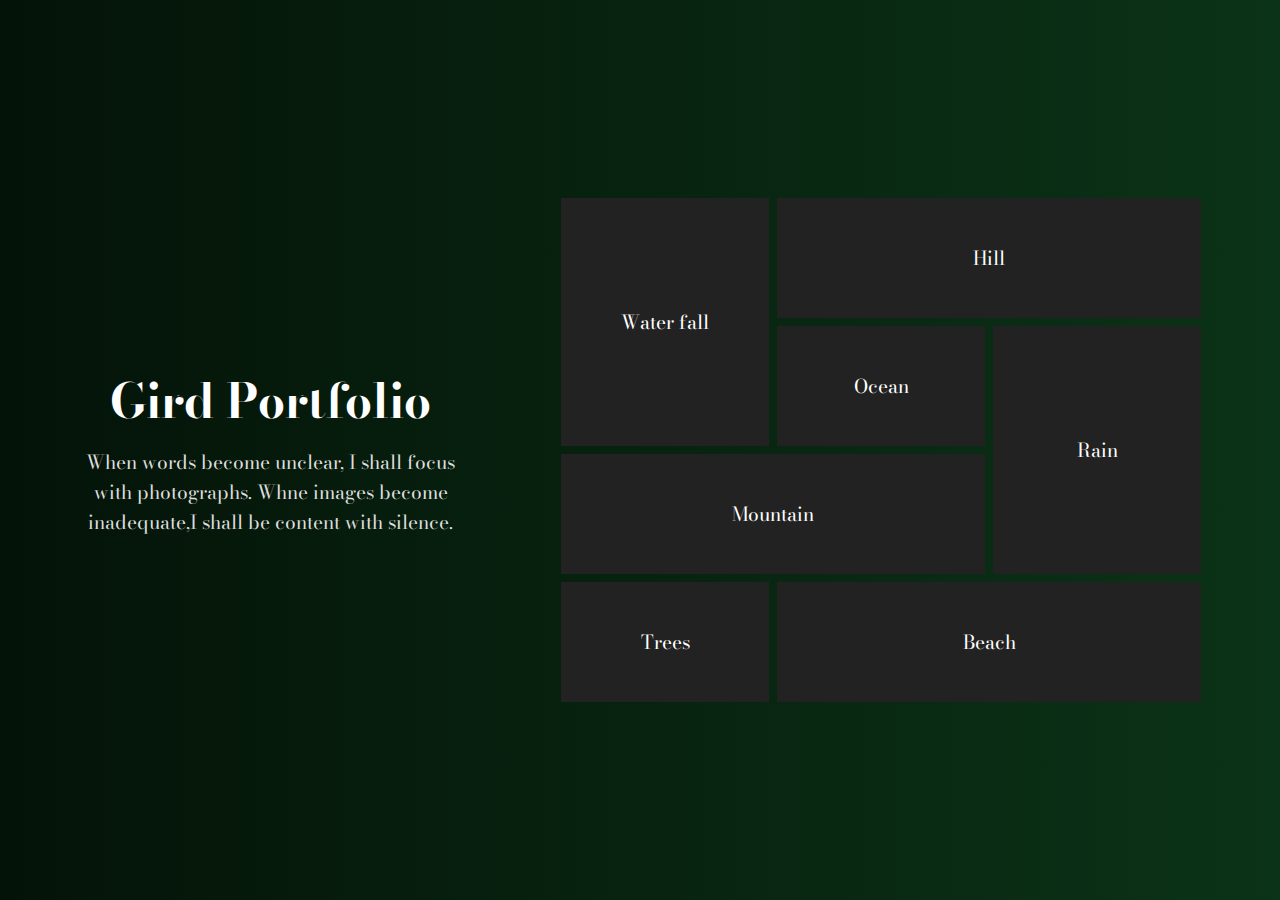
==== grid/index.html @ 4af6609b "gird work" ====
<!DOCTYPE html>
<html lang="en">
<head>
    <meta charset="UTF-8">
    <meta name="viewport" content="width=device-width, initial-scale=1.0">
    <title>Document</title>
    <link rel="stylesheet" href="style.css">
</head>
<body>
    
    <div class="container">
        <div class="left-text">
            <h2 class="heading">Gird Portfolio</h2>
            <p class="sub-heading">When words become unclear, I shall focus with photographs. Whne images become inadequate,I shall be content with silence.</p>

        </div>
        <div class="gallery">
            <div class="box row-2" style="background-image: url(https://images.unsplash.com/photo-1433086966358-54859d0ed716?w=500&auto=format&fit=crop&q=60&ixlib=rb-4.0.3&ixid=M3wxMjA3fDB8MHxzZWFyY2h8Mnx8bmF0dXJlfGVufDB8fDB8fHww);  ">Water fall</div>
            <div class="box col-2" style="background-image: url(https://images.unsplash.com/photo-1470071459604-3b5ec3a7fe05?q=80&w=1948&auto=format&fit=crop&ixlib=rb-4.0.3&ixid=M3wxMjA3fDB8MHxwaG90by1wYWdlfHx8fGVufDB8fHx8fA%3D%3D); ">Hill</div>
            <div class="box" style="background-image: url(https://images.unsplash.com/photo-1475113548554-5a36f1f523d6?w=500&auto=format&fit=crop&q=60&ixlib=rb-4.0.3&ixid=M3wxMjA3fDB8MHxzZWFyY2h8MTl8fG5hdHVyZXxlbnwwfHwwfHx8MA%3D%3D); ">Ocean</div>
            <div class="box row-2" style="background-image: url(https://images.unsplash.com/photo-1518173946687-a4c8892bbd9f?q=80&w=1974&auto=format&fit=crop&ixlib=rb-4.0.3&ixid=M3wxMjA3fDB8MHxwaG90by1wYWdlfHx8fGVufDB8fHx8fA%3D%3D); ">Rain</div>
            <div class="box col-2" style="background-image: url(https://images.unsplash.com/photo-1426604966848-d7adac402bff?q=80&w=2070&auto=format&fit=crop&ixlib=rb-4.0.3&ixid=M3wxMjA3fDB8MHxwaG90by1wYWdlfHx8fGVufDB8fHx8fA%3D%3D); ">Mountain</div>
            <div class="box" style="background-image: url(https://images.unsplash.com/photo-1441974231531-c6227db76b6e?q=80&w=2071&auto=format&fit=crop&ixlib=rb-4.0.3&ixid=M3wxMjA3fDB8MHxwaG90by1wYWdlfHx8fGVufDB8fHx8fA%3D%3D); ">Trees</div>
            <div class="box col-2" style="background-image: url(https://images.unsplash.com/photo-1507525428034-b723cf961d3e?q=80&w=2073&auto=format&fit=crop&ixlib=rb-4.0.3&ixid=M3wxMjA3fDB8MHxwaG90by1wYWdlfHx8fGVufDB8fHx8fA%3D%3D); ">Beach</div>
        </div>
    </div>
</body>
</html>
---- grid/style.css ----
@import url('https://fonts.googleapis.com/css2?family=Bodoni+Moda:ital,opsz,wght@0,6..96,400..900;1,6..96,400..900&display=swap');

*{
    margin: 0px;
    padding: 0px;
    box-sizing: border-box;
}

body{
    font-family: "Bodoni Moda", serif;
    font-size: 1.2rem;
}

.container{
    display: flex;
    min-height: 100vh;
    justify-content: space-evenly;
    align-items: center;
    gap: 20px;
    background: linear-gradient(to right, #041308 , #0b3317);
}


.left-text{
    flex-basis: 30%;
    text-align: center;
    color: white;
}
.heading{
    font-size: 3rem;
    color: white;
    text-align: center;
}

.sub-heading{
    color: #ddd;
    margin-top: 10px;
    text-align: center;
}

.gallery{
    flex-basis: 50%;
    display: grid;
    gap:8px ;
    grid-template-columns: repeat(3, 1fr);
    grid-auto-rows: 120px;

}

.box{
    background-size: cover;
    background-position: top;
    color: white;
    display: flex;
    justify-content: center;
    align-items: center;
    background-color: #222;
    background-blend-mode: hard-light;
    transition: 1s all ease-in-out;
}

.box:hover{
    background-position: center;
    background-color: #999;
}

.row-2{
    grid-row: span 2;
}

.col-2{
    grid-column: span 2;
}


/* media quary for 1024 */

@media screen and (max-width:768px){
    .container{
        flex-direction: column;
        padding: 10px;
    }

    .gallery{
        width: 100%;
    }

    .box{
        grid-row: span 1;
        grid-column: span 3;
    }
}
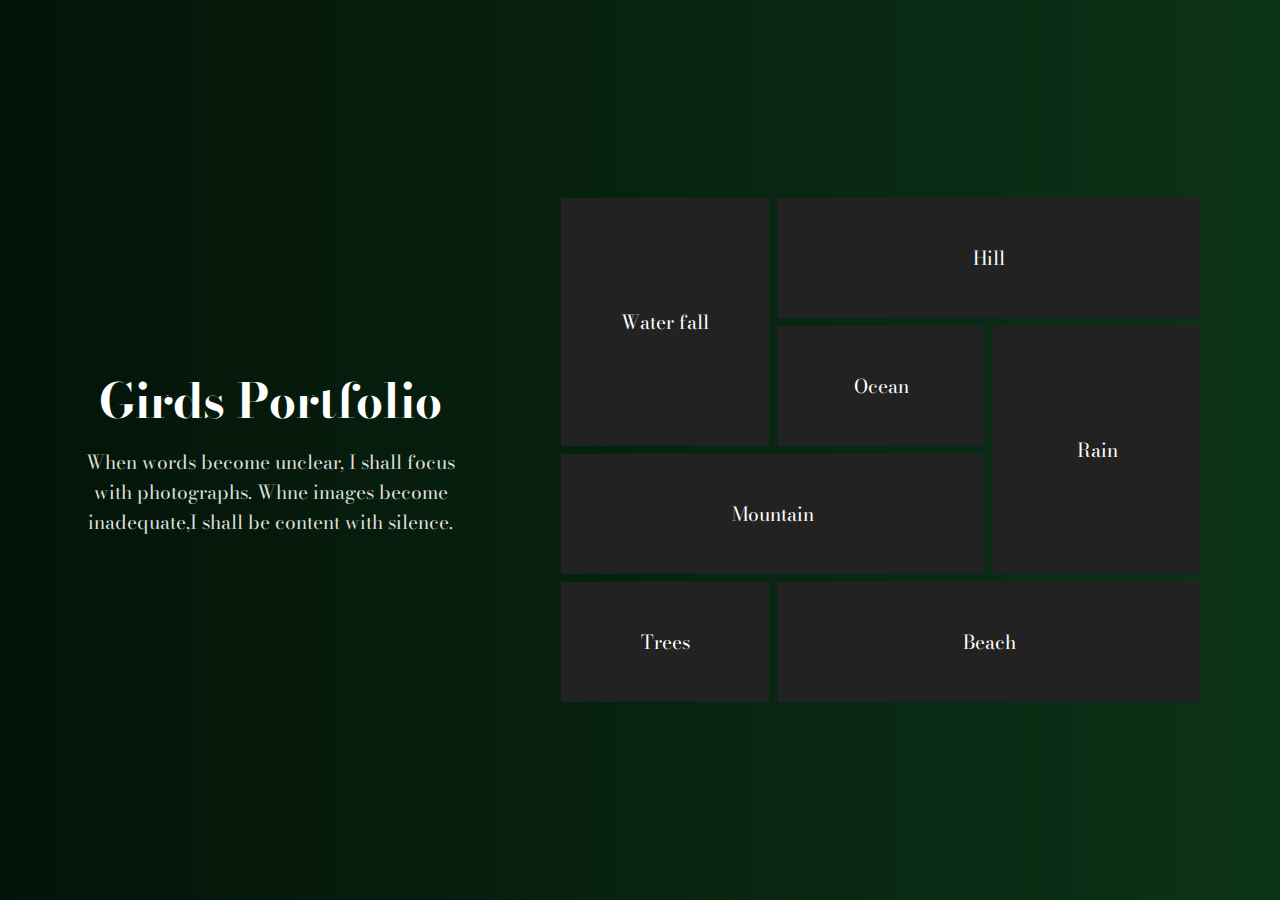
==== commit 7cf9ccdd: "check out" ====
--- a/grid/index.html
+++ b/grid/index.html
@@ -10,7 +10,7 @@
     
     <div class="container">
         <div class="left-text">
-            <h2 class="heading">Gird Portfolio</h2>
+            <h2 class="heading">Girds Portfolio</h2>
             <p class="sub-heading">When words become unclear, I shall focus with photographs. Whne images become inadequate,I shall be content with silence.</p>
 
         </div>
